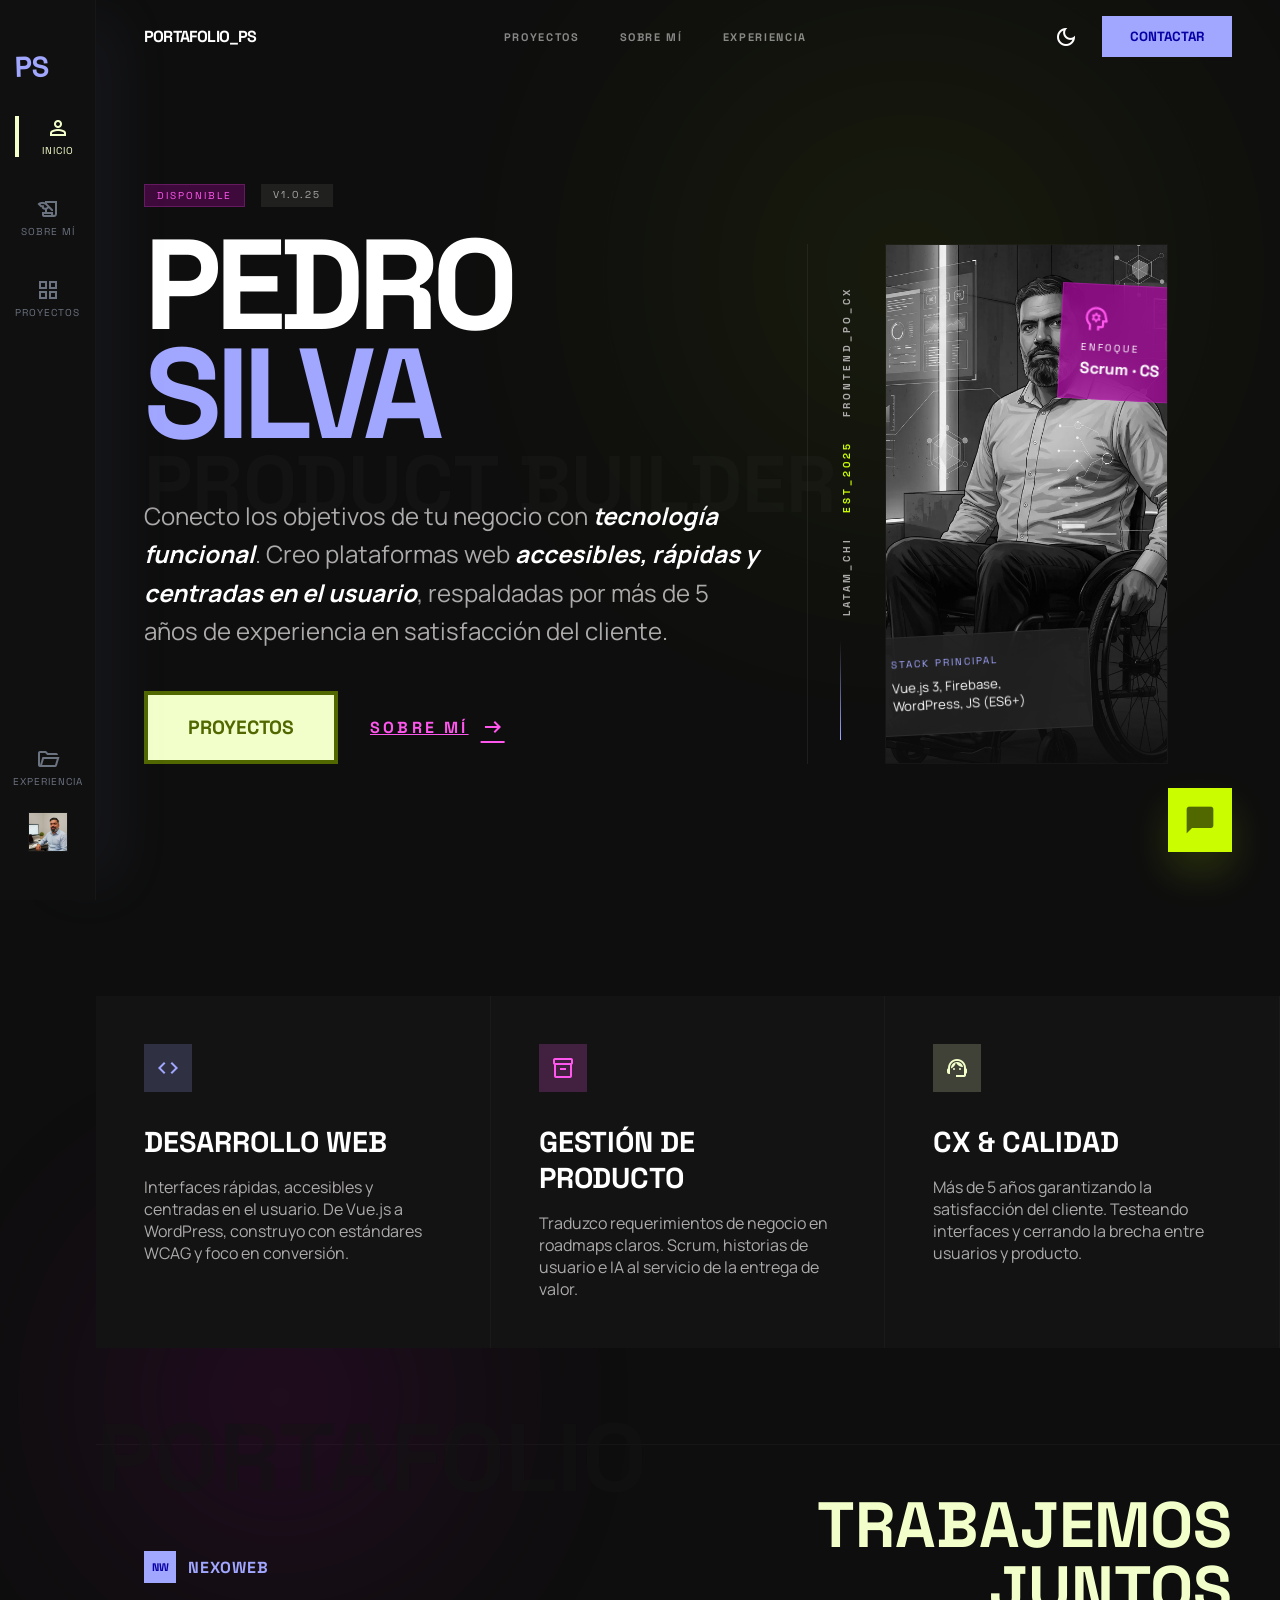
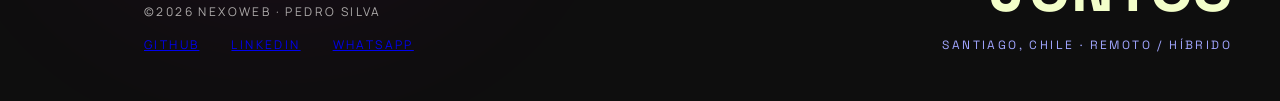
==== index.html @ 525c80bb "primer commit" ====
<!DOCTYPE html>
<html lang="es" class="dark">
<head>
    <meta charset="UTF-8">
    <meta name="viewport" content="width=device-width, initial-scale=1.0">
    <title>Pedro Silva Rojas | Portafolio Web</title>
    <link rel="stylesheet" href="styles/base.css">
    <style>
        /* Fondo del topbar al hacer scroll */
        .topbar.scrolled {
            background: rgba(14, 14, 14, 0.85);
            backdrop-filter: blur(16px);
            border-bottom: 1px solid var(--color-outline-variant);
            transition: background 0.3s ease, border-color 0.3s ease;
        }
    </style>
</head>
<body>
    <!-- Side Navigation Bar -->
    <nav class="sidenav">
        <div>
            <div class="sidenav-logo">PS</div>
            <div class="sidenav-links">
                <a href="index.html" class="sidenav-link active">
                    <span class="material-symbols-outlined">person</span>
                    <small>Inicio</small>
                </a>
                <a href="about.html" class="sidenav-link">
                    <span class="material-symbols-outlined">history_edu</span>
                    <small>Sobre Mí</small>
                </a>
                <a href="proyectos.html" class="sidenav-link">
                    <span class="material-symbols-outlined">grid_view</span>
                    <small>Proyectos</small>
                </a>
            </div>
        </div>
        <div style="display: flex; flex-direction: column; align-items: center; gap: 24px;">
            <a href="experience.html" class="sidenav-link">
                <span class="material-symbols-outlined">folder_open</span>
                <small>Experiencia</small>
            </a>
            <div style="width: 40px; height: 40px; border: 1px solid var(--color-outline-variant); overflow: hidden;">
                <img src="img/pedro1.png" alt="Profile" style="width: 100%; height: 100%; object-fit: cover;">
            </div>
        </div>
    </nav>

    <!-- Top App Bar -->
    <header class="topbar" id="topbar">
        <div class="topbar-title">PORTAFOLIO_PS</div>
        <nav style="display: flex; gap: 40px; align-items: center;">
            <a href="proyectos.html" style="font-family: var(--font-headline); font-weight: 700; font-size: 11px; text-transform: uppercase; letter-spacing: 0.15em; color: rgba(255,255,255,0.5); text-decoration: none; transition: color 0.3s ease;" onmouseover="this.style.color='white'" onmouseout="this.style.color='rgba(255,255,255,0.5)'">Proyectos</a>
            <a href="about.html" style="font-family: var(--font-headline); font-weight: 700; font-size: 11px; text-transform: uppercase; letter-spacing: 0.15em; color: rgba(255,255,255,0.5); text-decoration: none; transition: color 0.3s ease;" onmouseover="this.style.color='white'" onmouseout="this.style.color='rgba(255,255,255,0.5)'">Sobre Mí</a>
            <a href="experience.html" style="font-family: var(--font-headline); font-weight: 700; font-size: 11px; text-transform: uppercase; letter-spacing: 0.15em; color: rgba(255,255,255,0.5); text-decoration: none; transition: color 0.3s ease;" onmouseover="this.style.color='white'" onmouseout="this.style.color='rgba(255,255,255,0.5)'">Experiencia</a>
        </nav>
        <div style="display: flex; align-items: center; gap: 24px;">
            <span class="material-symbols-outlined" style="cursor: pointer;">dark_mode</span>
            <button class="btn-connect" onclick="window.location.href='experience.html#contacto'">Contactar</button>
        </div>
    </header>

    <!-- Main Content Area -->
    <main>
        <!-- Background Decorations -->
        <div style="position: absolute; top: 80px; right: 15%; width: 384px; height: 384px; background: var(--color-tertiary-fixed); border-radius: 50%; filter: blur(140px); opacity: 0.1; z-index: -1;"></div>
        <div style="position: absolute; bottom: 160px; left: 40px; width: 288px; height: 288px; background: var(--color-secondary-container); border-radius: 50%; filter: blur(120px); opacity: 0.2; z-index: -1;"></div>

        <!-- Hero Section -->
        <section class="section-hero">
            <div style="display: grid; grid-template-columns: repeat(12, 1fr); gap: 48px; align-items: end;">
                <!-- Headline Column -->
                <div style="grid-column: span 7;">
                    <div style="margin-bottom: 24px; display: flex; gap: 16px;">
                        <span style="padding: 4px 12px; background: rgba(171, 0, 161, 0.3); border: 1px solid rgba(255, 86, 237, 0.2); font-family: var(--font-headline); font-size: 10px; text-transform: uppercase; letter-spacing: 0.2em; color: var(--color-secondary);">Disponible</span>
                        <span style="padding: 4px 12px; background: var(--color-surface-high); font-family: var(--font-headline); font-size: 10px; text-transform: uppercase; letter-spacing: 0.2em; color: var(--color-on-surface-variant);">v1.0.25</span>
                    </div>
                    <h1 class="hero-headline">
                        PEDRO<br><span>SILVA</span>
                    </h1>
                    <div style="margin-top: 48px; max-width: 720px; position: relative;">
                        <!-- Overlapping Design Element -->
                        <div style="position: absolute; top: -64px; left: 0; font-family: var(--font-headline); font-size: 5rem; font-weight: 900; color: rgba(72, 72, 71, 0.1); user-select: none; text-transform: uppercase; white-space: nowrap; pointer-events: none;">PRODUCT BUILDER</div>

                        <p style="font-size: 1.5rem; line-height: 1.6; color: var(--color-on-surface-variant);">
                            Conecto los objetivos de tu negocio con <span style="color: white; font-weight: 700; font-style: italic;">tecnología funcional</span>. Creo plataformas web <span style="color: white; font-weight: 700; font-style: italic;">accesibles, rápidas y centradas en el usuario</span>, respaldadas por más de 5 años de experiencia en satisfacción del cliente.
                        </p>
                        
                        <div style="margin-top: 40px; display: flex; align-items: center; gap: 32px;">
                            <button class="btn-identity" onclick="window.location.href='proyectos.html'">PROYECTOS</button>
                            <a href="about.html" style="font-family: var(--font-headline); font-weight: 700; letter-spacing: 0.2em; text-transform: uppercase; color: var(--color-secondary); display: flex; align-items: center; gap: 12px;">
                                Sobre Mí
                                <span class="material-symbols-outlined">arrow_right_alt</span>
                            </a>
                        </div>
                    </div>
                </div>

                <!-- Portrait Column con Bridge Visual -->
                <div style="grid-column: span 5; display: flex; align-items: stretch; justify-content: flex-end; gap: 32px;">
                    <!-- Visual Bridge (Filling the gap) -->
                    <div style="display: flex; flex-direction: column; justify-content: flex-end; padding-bottom: 24px; border-left: 1px solid rgba(72, 72, 71, 0.3); padding-left: 32px;">
                        <div style="writing-mode: vertical-rl; transform: rotate(180deg); display: flex; gap: 24px; color: var(--color-on-surface-variant); font-family: var(--font-headline); font-size: 10px; font-weight: 700; letter-spacing: 0.3em; text-transform: uppercase;">
                            <span>LATAM_CHI</span>
                            <span style="color: var(--color-tertiary-fixed);">EST_2025</span>
                            <span>FRONTEND_PO_CX</span>
                        </div>
                        <div style="width: 1px; height: 100px; background: linear-gradient(to top, var(--color-primary), transparent); margin-top: 24px;"></div>
                    </div>

                    <!-- Image container -->
                    <div class="image-frame" style="width: 100%; max-width: 400px; height: 520px; overflow: hidden; position: relative; border: 1px solid var(--color-outline-variant); background: var(--color-surface-container); margin-right: 4rem;">
                        <img src="img/yo.webp" alt="Pedro Silva Rojas" style="width: 100%; height: 100%; object-fit: cover; object-position: center; transition: transform 0.5s ease;" onmouseover="this.style.transform='scale(1.05)'" onmouseout="this.style.transform='scale(1)'">
                        
                        <!-- Overlay/Mask effect -->
                        <div style="position: absolute; inset: 0; background: linear-gradient(to bottom, transparent 60%, rgba(14,14,14,0.8)); pointer-events: none;"></div>

                        <!-- Floating Info Cards -->
                        <div style="position: absolute; bottom: 30px; left: -15px; padding: 20px; background: rgba(38, 38, 38, 0.7); backdrop-filter: blur(20px); border: 1px solid rgba(72, 72, 71, 0.3); width: 220px; rotate: -3deg; z-index: 20;">
                            <p style="font-family: var(--font-headline); font-size: 10px; text-transform: uppercase; letter-spacing: 0.2em; color: var(--color-primary); margin-bottom: 8px;">Stack Principal</p>
                            <p style="font-size: 13px; color: var(--color-on-surface); line-height: 1.4;">Vue.js 3, Firebase, WordPress, JS (ES6+)</p>
                        </div>
                        <div style="position: absolute; top: 40px; right: -15px; padding: 20px; background: rgba(171, 0, 161, 0.7); backdrop-filter: blur(20px); border: 1px solid rgba(255, 86, 237, 0.2); transform: rotate(3deg); z-index: 20;">
                            <span class="material-symbols-outlined" style="color: var(--color-secondary); font-size: 28px; margin-bottom: 8px;">psychology</span>
                            <p style="font-family: var(--font-headline); font-size: 10px; text-transform: uppercase; letter-spacing: 0.2em; color: white; margin-bottom: 4px;">Enfoque</p>
                            <p style="font-family: var(--font-headline); font-weight: 700; font-size: 1rem; color: white;">Scrum · CS</p>
                        </div>
                    </div>
                </div>
            </div>
        </section>

        <!-- Propuesta de Valor -->
        <section class="bento-grid">
            <div class="bento-item">
                <div style="width: 48px; height: 48px; background: rgba(161, 166, 255, 0.2); display: flex; align-items: center; justify-content: center; margin-bottom: 32px;">
                    <span class="material-symbols-outlined" style="color: var(--color-primary);">code</span>
                </div>
                <h3>Desarrollo Web</h3>
                <p style="color: var(--color-on-surface-variant);">Interfaces rápidas, accesibles y centradas en el usuario. De Vue.js a WordPress, construyo con estándares WCAG y foco en conversión.</p>
            </div>
            <div class="bento-item bento-secondary">
                <div style="width: 48px; height: 48px; background: rgba(255, 86, 237, 0.2); display: flex; align-items: center; justify-content: center; margin-bottom: 32px;">
                    <span class="material-symbols-outlined" style="color: var(--color-secondary);">inventory_2</span>
                </div>
                <h3>Gestión de Producto</h3>
                <p style="color: var(--color-on-surface-variant);">Traduzco requerimientos de negocio en roadmaps claros. Scrum, historias de usuario e IA al servicio de la entrega de valor.</p>
            </div>
            <div class="bento-item bento-tertiary">
                <div style="width: 48px; height: 48px; background: rgba(243, 255, 202, 0.2); display: flex; align-items: center; justify-content: center; margin-bottom: 32px;">
                    <span class="material-symbols-outlined" style="color: var(--color-tertiary);">support_agent</span>
                </div>
                <h3>CX & Calidad</h3>
                <p style="color: var(--color-on-surface-variant);">Más de 5 años garantizando la satisfacción del cliente. Testeando interfaces y cerrando la brecha entre usuarios y producto.</p>
            </div>
        </section>

        <!-- Footer Area -->
        <footer>
            <div class="footer-bg-text">PORTAFOLIO</div>
            <div style="position: relative; z-index: 10;">
                <div style="display: flex; align-items: center; gap: 12px; margin-bottom: 20px;">
                    <span style="background: var(--color-primary); color: #0600a5; width: 32px; height: 32px; display: inline-flex; align-items: center; justify-content: center; font-family: var(--font-headline); font-size: 11px; font-weight: 900; flex-shrink: 0;">NW</span>
                    <span style="font-family: var(--font-headline); font-size: 1rem; font-weight: 900; color: var(--color-primary); text-transform: uppercase; letter-spacing: 0.05em;">NexoWeb</span>
                </div>
                <p style="font-size: 12px; letter-spacing: 0.2em; text-transform: uppercase; color: var(--color-on-surface-variant);">©<span id="copyright-year">2025</span> NexoWeb · Pedro Silva</p>
                <div style="margin-top: 16px; display: flex; gap: 32px;">
                    <a href="#" style="font-size: 12px; letter-spacing: 0.2em; text-transform: uppercase;">GitHub</a>
                    <a href="#" style="font-size: 12px; letter-spacing: 0.2em; text-transform: uppercase;">LinkedIn</a>
                    <a href="https://wa.me/56997236064?text=Hola%20Pedro%2C%20estuve%20viendo%20tu%20portafolio%20y%20me%20interesa%20tu%20perfil%20h%C3%ADbrido%20(Tech%2BCX).%20Me%20gustar%C3%ADa%20conversar%20contigo." target="_blank" rel="noopener noreferrer" style="font-size: 12px; letter-spacing: 0.2em; text-transform: uppercase;">WhatsApp</a>
                </div>
            </div>
            <div style="position: relative; z-index: 10; text-align: right;">
                <div style="font-family: var(--font-headline); font-size: 4rem; font-weight: 900; color: var(--color-tertiary); text-transform: uppercase; line-height: 1;">Trabajemos<br>Juntos</div>
                <p style="font-family: var(--font-headline); font-size: 12px; letter-spacing: 0.2em; text-transform: uppercase; color: var(--color-primary); margin-top: 16px;">Santiago, Chile · Remoto / Híbrido</p>
            </div>
        </footer>
    </main>

    <!-- WhatsApp FAB -->
    <div style="position: fixed; bottom: 48px; right: 48px; z-index: 50;">
        <a href="https://wa.me/56997236064?text=Hola%20Pedro%2C%20estuve%20viendo%20tu%20portafolio%20y%20me%20interesa%20tu%20perfil%20h%C3%ADbrido%20(Tech%2BCX).%20Me%20gustar%C3%ADa%20conversar%20contigo." target="_blank" rel="noopener noreferrer" title="Eschíbeme por WhatsApp" style="width: 64px; height: 64px; background: var(--color-tertiary-fixed); color: #516700; display: flex; align-items: center; justify-content: center; cursor: pointer; box-shadow: 0 20px 40px rgba(202,253,0,0.15); text-decoration: none; transition: transform 0.2s ease;" onmouseover="this.style.transform='scale(1.1)'" onmouseout="this.style.transform='scale(1)'">
            <span class="material-symbols-outlined" style="font-size: 32px; font-variation-settings: 'FILL' 1;">chat_bubble</span>
        </a>
    </div>

    <script src="js/main.js"></script>
    <script>
        (function () {
            const topbar = document.getElementById('topbar');
            const heroHeight = 100;

            function updateNav() {
                if (window.scrollY > heroHeight) {
                    topbar.classList.add('scrolled');
                } else {
                    topbar.classList.remove('scrolled');
                }
            }

            window.addEventListener('scroll', updateNav, { passive: true });
            updateNav();
        })();
    </script>
</body>
</html>
---- styles/base.css ----
@import url('https://fonts.googleapis.com/css2?family=Space+Grotesk:wght@300;400;500;600;700;900&family=Manrope:wght@200;300;400;500;600;700;800&display=swap');
@import url('https://fonts.googleapis.com/css2?family=Material+Symbols+Outlined:wght,FILL@100..700,0..1&display=swap');

:root {
  /* Colors - The Disruptive Curator (Stitch Exact Tokens) */
  --color-primary: #a1a6ff;
  --color-primary-container: #9197ff;
  --color-secondary: #ff56ed;
  --color-secondary-container: #ab00a1;
  --color-tertiary: #f3ffca;
  --color-tertiary-fixed: #cafd00;
  --color-background: #0e0e0e;
  --color-surface-low: #131313;
  --color-surface-high: #20201f;
  --color-surface-highest: #262626;
  --color-on-surface: #ffffff;
  --color-on-surface-variant: #adaaaa;
  --color-outline-variant: rgba(72, 72, 71, 0.15);
  
  /* Typography */
  --font-headline: 'Space Grotesk', sans-serif;
  --font-body: 'Manrope', sans-serif;
}

* {
  margin: 0;
  padding: 0;
  box-sizing: border-box;
}

body {
  background-color: var(--color-background);
  color: var(--color-on-surface);
  font-family: var(--font-body);
  overflow-x: hidden;
  -webkit-font-smoothing: antialiased;
}

/* Sidebar Navigation */
.sidenav {
  position: fixed;
  left: 0;
  top: 0;
  height: 100vh;
  width: 96px;
  border-right: 1px solid var(--color-outline-variant);
  background: rgba(19, 19, 19, 0.6);
  backdrop-filter: blur(20px);
  display: flex;
  flex-direction: column;
  align-items: center;
  padding: 48px 0;
  justify-content: space-between;
  z-index: 50;
  box-shadow: 40px 0 60px -15px rgba(161, 166, 255, 0.06);
}

.sidenav-logo {
  font-family: var(--font-headline);
  font-size: 1.8rem;
  font-weight: 900;
  color: var(--color-primary);
  transform: rotate(-2deg);
  margin-bottom: 32px;
  text-transform: uppercase;
}

.sidenav-links {
  display: flex;
  flex-direction: column;
  gap: 40px;
}

.sidenav-link {
  display: flex;
  flex-direction: column;
  align-items: center;
  text-decoration: none;
  color: #6b7280;
  transition: all 0.3s ease;
}

.sidenav-link.active {
  color: var(--color-tertiary);
  border-left: 4px solid var(--color-tertiary);
  padding-left: 16px;
}

.sidenav-link:hover {
  color: var(--color-secondary);
  transform: scale(1.05);
}

.sidenav-link span {
  font-size: 24px;
}

.sidenav-link small {
  font-family: var(--font-headline);
  font-size: 10px;
  text-transform: uppercase;
  letter-spacing: 0.1em;
  margin-top: 4px;
}

/* Header */
.topbar {
  position: fixed;
  top: 0;
  right: 0;
  width: calc(100% - 96px);
  padding: 16px 48px;
  display: flex;
  justify-content: space-between;
  align-items: center;
  z-index: 40;
}

.topbar-title {
  font-family: var(--font-headline);
  font-weight: 900;
  text-transform: uppercase;
  letter-spacing: -0.05em;
  mix-blend-mode: difference;
}

/* Main Content */
main {
  margin-left: 96px;
  min-height: 100vh;
  position: relative;
}

.section-hero {
  min-height: 100vh;
  display: flex;
  flex-direction: column;
  justify-content: center;
  padding: 128px 48px 80px;
}

/* Neo-Brutalist Typography */
.hero-headline {
  font-family: var(--font-headline);
  font-size: 10vw;
  line-height: 0.85;
  font-weight: 900;
  text-transform: uppercase;
  letter-spacing: -0.05em;
}

.hero-headline span {
  color: var(--color-primary);
}

/* Bento Grid */
.bento-grid {
  display: grid;
  grid-template-columns: repeat(3, 1fr);
  background: var(--color-surface-low);
  margin-top: 96px;
}

.bento-item {
  padding: 48px;
  border-right: 1px solid var(--color-outline-variant);
  transition: background 0.3s ease;
}

.bento-item:hover {
  background: var(--color-surface-high);
}

.bento-item h3 {
  font-family: var(--font-headline);
  font-size: 1.8rem;
  font-weight: 900;
  margin-bottom: 16px;
  text-transform: uppercase;
}

.bento-item:hover h3 {
  color: var(--color-primary);
}

.bento-item.bento-secondary:hover h3 {
  color: var(--color-secondary);
}

.bento-item.bento-tertiary:hover h3 {
  color: var(--color-tertiary);
}

/* Custom Image Frame */
.image-frame {
  position: relative;
  width: 100%;
  aspect-ratio: 3/4;
  background: var(--color-surface-high);
  border-left: 8px solid var(--color-primary);
  overflow: hidden;
}

.image-frame img {
  width: 100%;
  height: 100%;
  object-fit: cover;
  filter: grayscale(1);
  transition: all 0.7s ease;
  transform: scale(1.1);
}

.image-frame:hover img {
  filter: grayscale(0);
  transform: scale(1);
}

/* Buttons */
.btn-connect {
  background: var(--color-primary);
  color: #0600a5;
  font-family: var(--font-headline);
  font-weight: 900;
  text-transform: uppercase;
  padding: 12px 28px;
  border: none;
  cursor: crosshair;
  transition: all 0.3s ease;
}

.btn-connect:hover {
  background: var(--color-primary-container);
}

.btn-identity {
  background: var(--color-tertiary);
  color: #516700;
  font-family: var(--font-headline);
  font-weight: 900;
  font-size: 1.2rem;
  padding: 20px 40px;
  border: 4px solid #516700;
  cursor: pointer;
  position: relative;
  overflow: hidden;
  transition: all 0.2s ease;
  text-transform: uppercase;
}

.btn-identity:hover {
  background: var(--color-tertiary-fixed);
  transform: translate(-4px, -4px);
  box-shadow: 8px 8px 0px rgba(161, 166, 255, 0.4);
}

.btn-identity:active {
  transform: translate(0, 0);
  box-shadow: 0px 0px 0px transparent;
}

/* Form Styling */
.disruptive-form {
  display: flex;
  flex-direction: column;
  gap: 24px;
  width: 100%;
  max-width: 600px;
}

.form-group {
  display: flex;
  flex-direction: column;
  gap: 8px;
  position: relative;
}

.form-group label {
  font-family: var(--font-headline);
  font-size: 12px;
  font-weight: 700;
  text-transform: uppercase;
  letter-spacing: 0.2em;
  color: var(--color-primary);
}

.form-group input, 
.form-group textarea {
  background: var(--color-surface-low);
  border: 3px solid var(--color-outline-variant);
  color: white;
  padding: 16px;
  font-family: var(--font-body);
  font-size: 1rem;
  transition: all 0.3s ease;
  outline: none;
}

.form-group input:focus, 
.form-group textarea:focus {
  border-color: var(--color-secondary);
  background: var(--color-surface-high);
  box-shadow: 8px 8px 0px rgba(255, 86, 237, 0.2);
}

.form-group input::placeholder, 
.form-group textarea::placeholder {
  color: rgba(255, 255, 255, 0.2);
}

.form-group textarea {
  min-height: 150px;
  resize: vertical;
}

.field-error {
  color: #ff6e84;
  font-family: var(--font-headline);
  font-size: 10px;
  text-transform: uppercase;
  letter-spacing: 0.1em;
  margin-top: 4px;
  display: none; /* Hidden by default */
}

.form-group.invalid input, 
.form-group.invalid textarea {
  border-color: #ff6e84;
}

.form-group.invalid .field-error {
  display: block;
}

.char-counter {
  position: absolute;
  right: 0;
  top: 0;
  font-family: var(--font-headline);
  font-size: 10px;
  color: var(--color-on-surface-variant);
}

.form-status-msg {
  padding: 20px;
  font-family: var(--font-headline);
  font-weight: 700;
  text-transform: uppercase;
  letter-spacing: 0.1em;
  display: none;
  border: 3px solid transparent;
  margin-bottom: 16px;
}

.form-status-msg.success {
  display: block;
  background: rgba(202, 253, 0, 0.1);
  border-color: var(--color-tertiary-fixed);
  color: var(--color-tertiary-fixed);
}

.form-status-msg.error {
  display: block;
  background: rgba(255, 110, 132, 0.1);
  border-color: #ff6e84;
  color: #ff6e84;
}

.form-status-msg.sending {
  display: block;
  border-color: var(--color-primary);
  color: var(--color-primary);
  animation: pulse-border 1.5s infinite;
}

@keyframes pulse-border {
  0% { opacity: 1; }
  50% { opacity: 0.5; }
  100% { opacity: 1; }
}

/* Footer */
footer {
  position: relative;
  padding: 48px;
  margin-top: 96px;
  border-top: 1px solid var(--color-outline-variant);
  display: flex;
  justify-content: space-between;
  align-items: flex-end;
}

.footer-bg-text {
  position: absolute;
  top: -48px;
  left: 0;
  font-family: var(--font-headline);
  font-size: 6rem;
  font-weight: 900;
  color: #131313;
  opacity: 0.5;
  pointer-events: none;
}
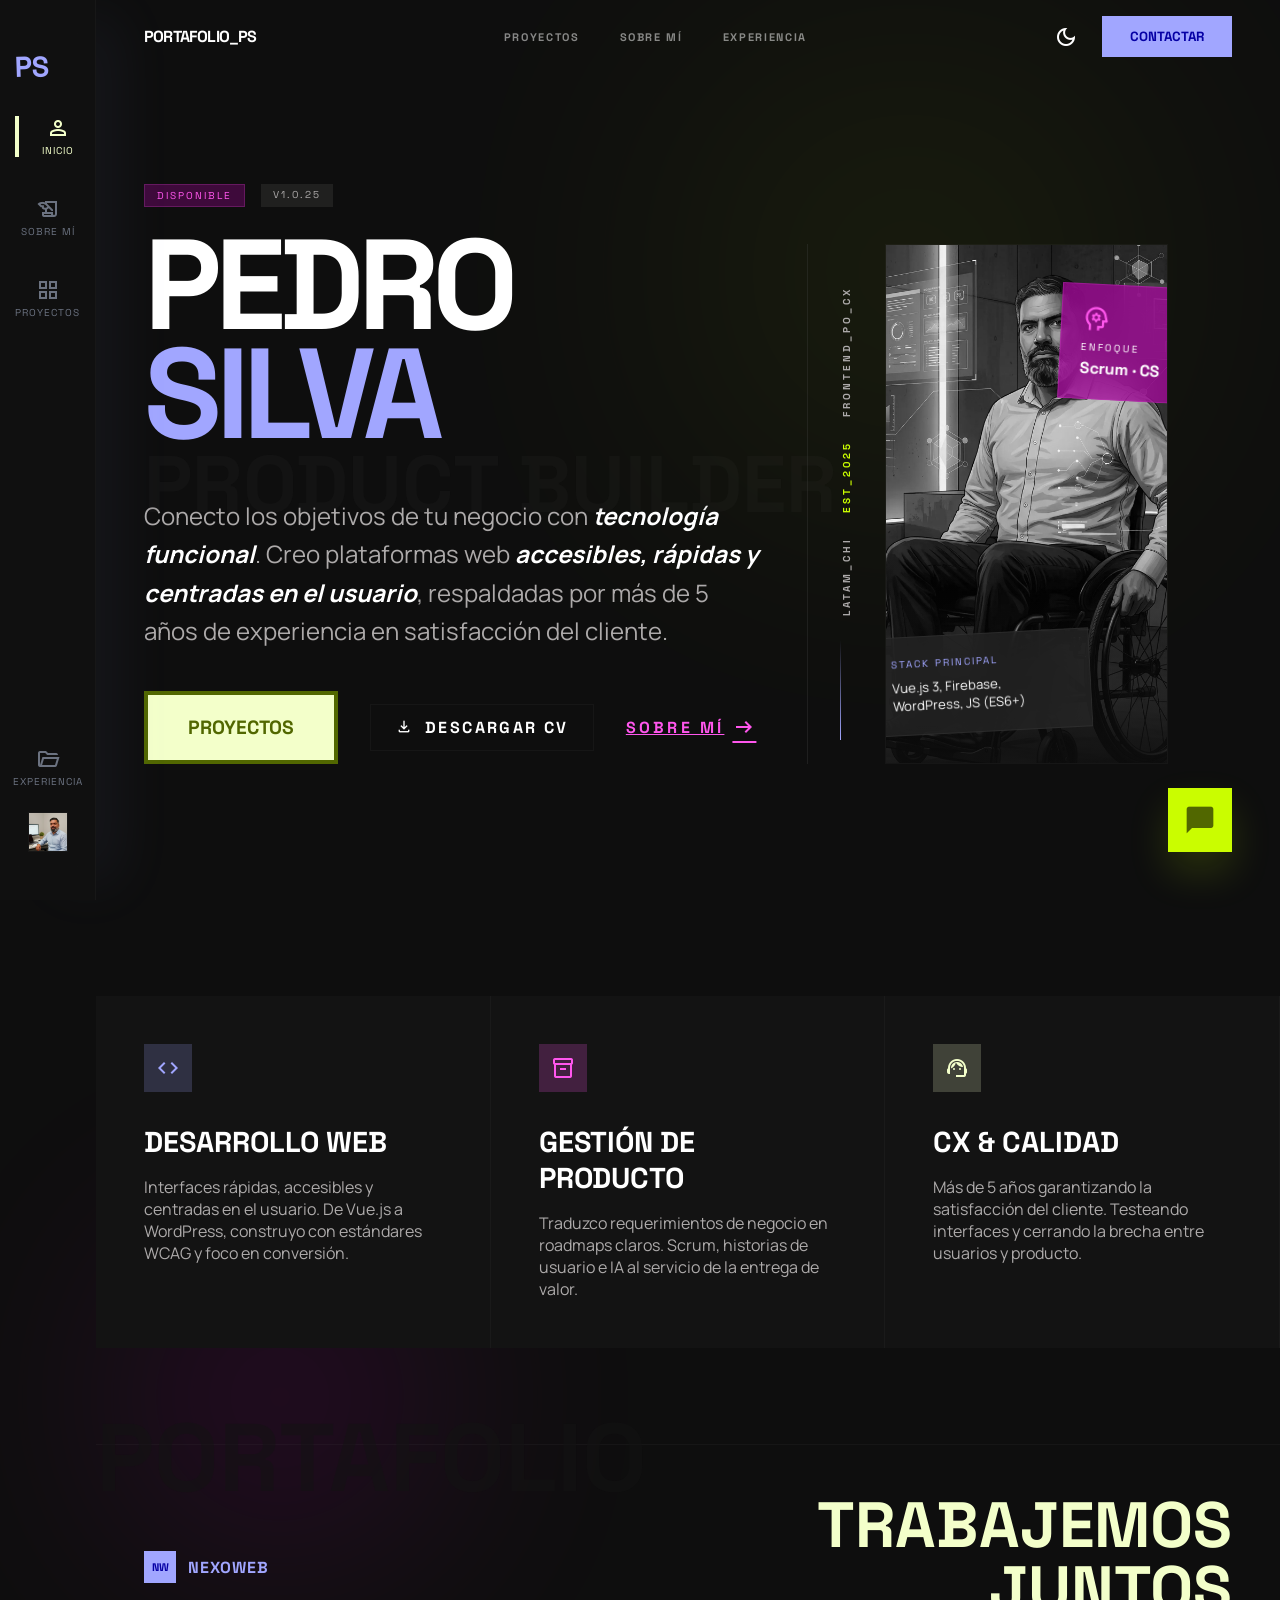
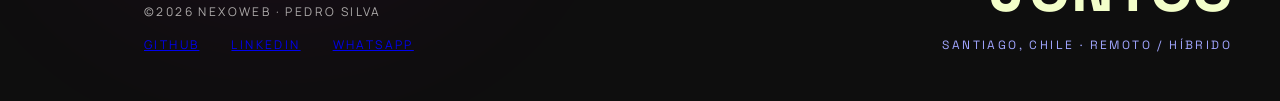
==== commit 3122874b: "favicon y CV" ====
--- a/index.html
+++ b/index.html
@@ -4,6 +4,7 @@
     <meta charset="UTF-8">
     <meta name="viewport" content="width=device-width, initial-scale=1.0">
     <title>Pedro Silva Rojas | Portafolio Web</title>
+    <link rel="icon" type="image/png" href="img/favicon.png">
     <link rel="stylesheet" href="styles/base.css">
     <style>
         /* Fondo del topbar al hacer scroll */
@@ -86,9 +87,13 @@
                             Conecto los objetivos de tu negocio con <span style="color: white; font-weight: 700; font-style: italic;">tecnología funcional</span>. Creo plataformas web <span style="color: white; font-weight: 700; font-style: italic;">accesibles, rápidas y centradas en el usuario</span>, respaldadas por más de 5 años de experiencia en satisfacción del cliente.
                         </p>
                         
-                        <div style="margin-top: 40px; display: flex; align-items: center; gap: 32px;">
+                        <div style="margin-top: 40px; display: flex; align-items: center; gap: 32px; flex-wrap: wrap;">
                             <button class="btn-identity" onclick="window.location.href='proyectos.html'">PROYECTOS</button>
-                            <a href="about.html" style="font-family: var(--font-headline); font-weight: 700; letter-spacing: 0.2em; text-transform: uppercase; color: var(--color-secondary); display: flex; align-items: center; gap: 12px;">
+                            <a href="assets/Pedro_Silva_R-CV.pdf" download style="font-family: var(--font-headline); font-weight: 900; letter-spacing: 0.15em; text-transform: uppercase; color: white; border: 1px solid var(--color-outline-variant); padding: 12px 24px; display: flex; align-items: center; gap: 12px; text-decoration: none; transition: background 0.2s ease, border-color 0.2s ease; cursor: pointer;" onmouseover="this.style.background='rgba(255,255,255,0.05)'; this.style.borderColor='var(--color-primary)'" onmouseout="this.style.background='transparent'; this.style.borderColor='var(--color-outline-variant)'">
+                                <span class="material-symbols-outlined" style="font-size: 18px;">download</span>
+                                Descargar CV
+                            </a>
+                            <a href="about.html" style="font-family: var(--font-headline); font-weight: 700; letter-spacing: 0.2em; text-transform: uppercase; color: var(--color-secondary); display: flex; align-items: center; gap: 8px;">
                                 Sobre Mí
                                 <span class="material-symbols-outlined">arrow_right_alt</span>
                             </a>
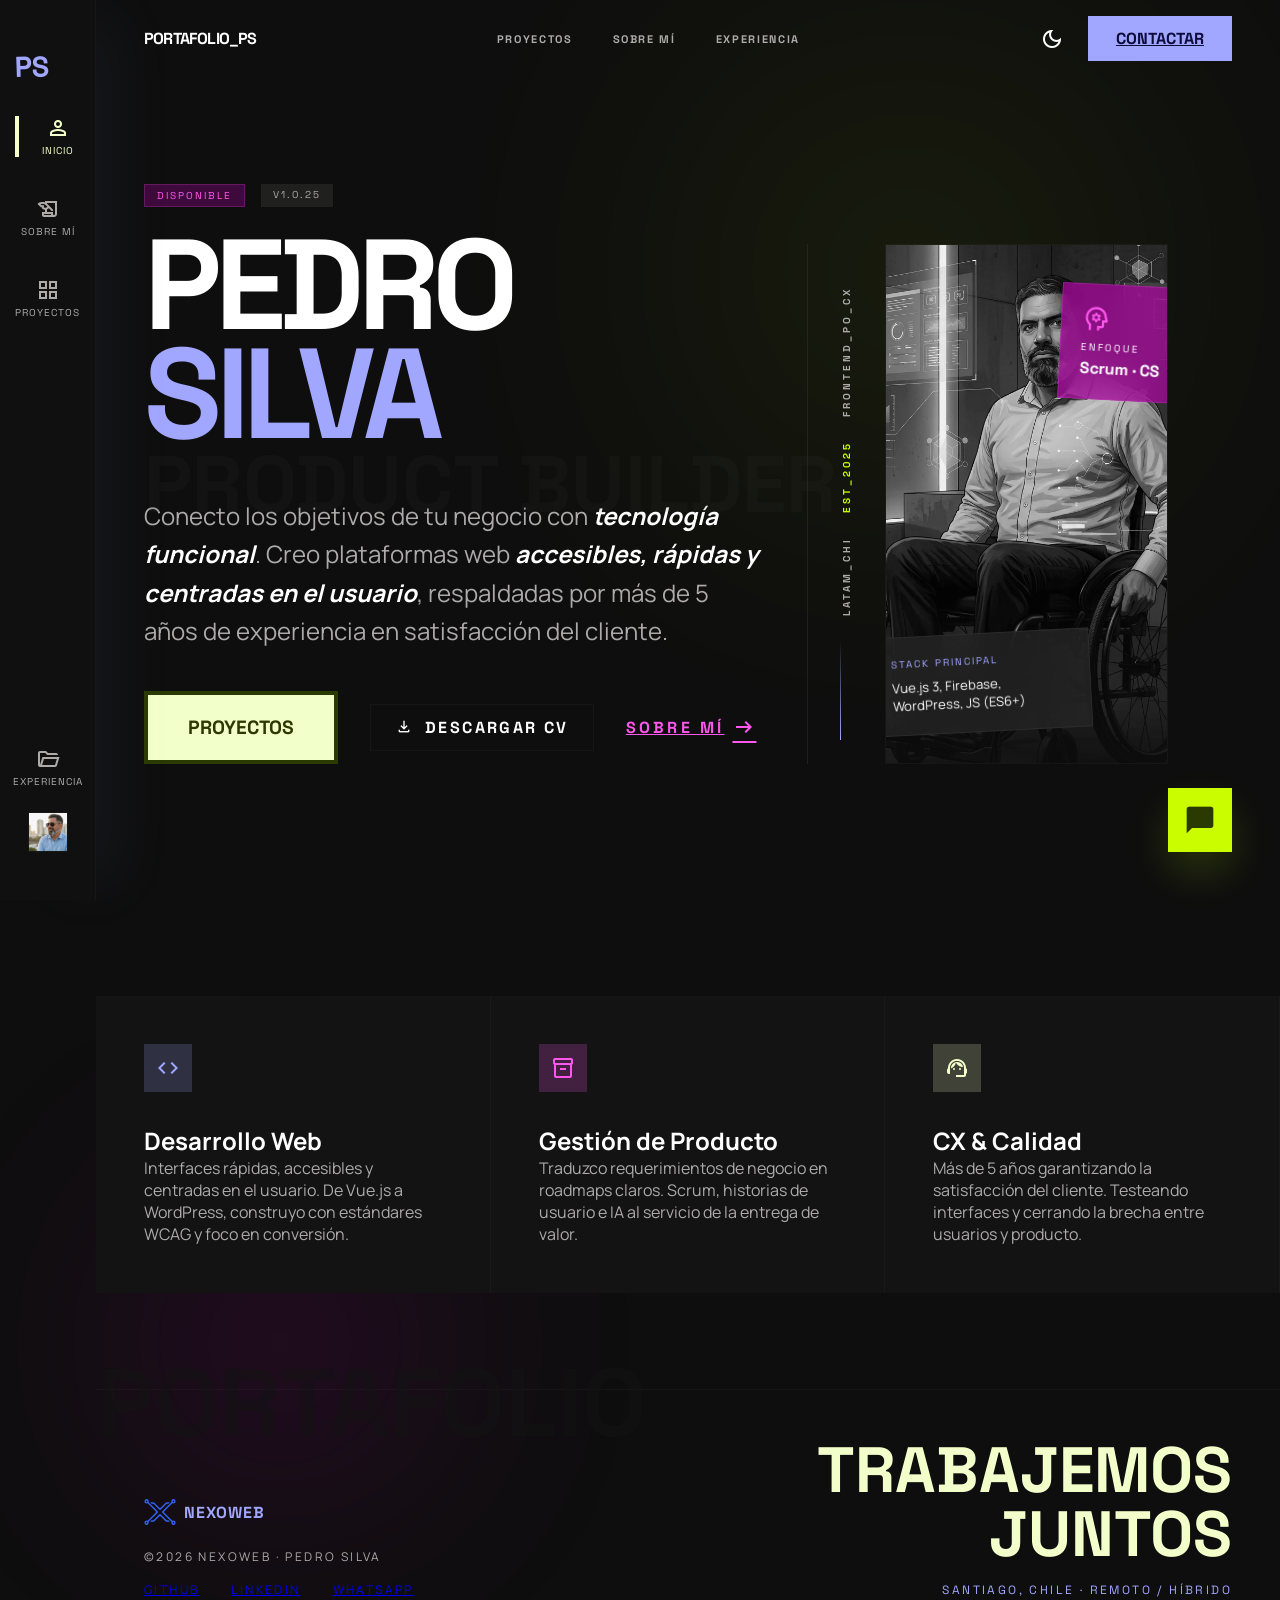
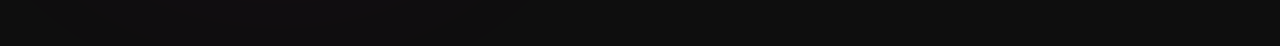
==== commit edcd6693: "r" ====
--- a/index.html
+++ b/index.html
@@ -17,32 +17,34 @@
     </style>
 </head>
 <body>
+    <a href="#main-content" class="skip-link">Saltar al contenido principal</a>
+
     <!-- Side Navigation Bar -->
-    <nav class="sidenav">
+    <nav class="sidenav" aria-label="Navegación lateral">
         <div>
             <div class="sidenav-logo">PS</div>
             <div class="sidenav-links">
-                <a href="index.html" class="sidenav-link active">
-                    <span class="material-symbols-outlined">person</span>
+                <a href="index.html" class="sidenav-link active" aria-current="page">
+                    <span class="material-symbols-outlined" aria-hidden="true">person</span>
                     <small>Inicio</small>
                 </a>
                 <a href="about.html" class="sidenav-link">
-                    <span class="material-symbols-outlined">history_edu</span>
+                    <span class="material-symbols-outlined" aria-hidden="true">history_edu</span>
                     <small>Sobre Mí</small>
                 </a>
                 <a href="proyectos.html" class="sidenav-link">
-                    <span class="material-symbols-outlined">grid_view</span>
+                    <span class="material-symbols-outlined" aria-hidden="true">grid_view</span>
                     <small>Proyectos</small>
                 </a>
             </div>
         </div>
         <div style="display: flex; flex-direction: column; align-items: center; gap: 24px;">
             <a href="experience.html" class="sidenav-link">
-                <span class="material-symbols-outlined">folder_open</span>
+                <span class="material-symbols-outlined" aria-hidden="true">folder_open</span>
                 <small>Experiencia</small>
             </a>
             <div style="width: 40px; height: 40px; border: 1px solid var(--color-outline-variant); overflow: hidden;">
-                <img src="img/pedro1.png" alt="Profile" style="width: 100%; height: 100%; object-fit: cover;">
+                <img src="img/pedro1.webp" alt="Foto de perfil de Pedro Silva" style="width: 100%; height: 100%; object-fit: cover;">
             </div>
         </div>
     </nav>
@@ -50,59 +52,81 @@
     <!-- Top App Bar -->
     <header class="topbar" id="topbar">
         <div class="topbar-title">PORTAFOLIO_PS</div>
-        <nav style="display: flex; gap: 40px; align-items: center;">
-            <a href="proyectos.html" style="font-family: var(--font-headline); font-weight: 700; font-size: 11px; text-transform: uppercase; letter-spacing: 0.15em; color: rgba(255,255,255,0.5); text-decoration: none; transition: color 0.3s ease;" onmouseover="this.style.color='white'" onmouseout="this.style.color='rgba(255,255,255,0.5)'">Proyectos</a>
-            <a href="about.html" style="font-family: var(--font-headline); font-weight: 700; font-size: 11px; text-transform: uppercase; letter-spacing: 0.15em; color: rgba(255,255,255,0.5); text-decoration: none; transition: color 0.3s ease;" onmouseover="this.style.color='white'" onmouseout="this.style.color='rgba(255,255,255,0.5)'">Sobre Mí</a>
-            <a href="experience.html" style="font-family: var(--font-headline); font-weight: 700; font-size: 11px; text-transform: uppercase; letter-spacing: 0.15em; color: rgba(255,255,255,0.5); text-decoration: none; transition: color 0.3s ease;" onmouseover="this.style.color='white'" onmouseout="this.style.color='rgba(255,255,255,0.5)'">Experiencia</a>
+        <nav class="desktop-nav" aria-label="Navegación principal">
+            <a href="proyectos.html" style="font-family: var(--font-headline); font-weight: 700; font-size: 11px; text-transform: uppercase; letter-spacing: 0.15em; color: var(--color-on-surface-variant); text-decoration: none; transition: color 0.3s ease;" onmouseover="this.style.color='white'" onmouseout="this.style.color='var(--color-on-surface-variant)'">Proyectos</a>
+            <a href="about.html" style="font-family: var(--font-headline); font-weight: 700; font-size: 11px; text-transform: uppercase; letter-spacing: 0.15em; color: var(--color-on-surface-variant); text-decoration: none; transition: color 0.3s ease;" onmouseover="this.style.color='white'" onmouseout="this.style.color='var(--color-on-surface-variant)'">Sobre Mí</a>
+            <a href="experience.html" style="font-family: var(--font-headline); font-weight: 700; font-size: 11px; text-transform: uppercase; letter-spacing: 0.15em; color: var(--color-on-surface-variant); text-decoration: none; transition: color 0.3s ease;" onmouseover="this.style.color='white'" onmouseout="this.style.color='var(--color-on-surface-variant)'">Experiencia</a>
         </nav>
-        <div style="display: flex; align-items: center; gap: 24px;">
-            <span class="material-symbols-outlined" style="cursor: pointer;">dark_mode</span>
-            <button class="btn-connect" onclick="window.location.href='experience.html#contacto'">Contactar</button>
+        <div class="topbar-actions">
+            <button class="theme-toggle" aria-label="Cambiar tema de color" style="background: none; border: none; color: inherit; padding: 0; cursor: pointer;">
+                <span class="material-symbols-outlined" style="display: block;">dark_mode</span>
+            </button>
+            <a href="experience.html#contacto" class="btn-connect">Contactar</a>
+            <button class="menu-toggle" id="menu-toggle" aria-label="Abrir menú móvil">
+                <span class="material-symbols-outlined" aria-hidden="true">menu</span>
+            </button>
         </div>
     </header>
 
+    <!-- Mobile Navigation Drawer -->
+    <div class="mobile-nav-overlay" id="mobile-nav-overlay"></div>
+    <nav class="mobile-nav-drawer" id="mobile-nav-drawer" aria-label="Navegación móvil">
+        <div class="mobile-nav-header">
+            <div class="sidenav-logo">PS</div>
+            <button class="menu-close" id="menu-close" aria-label="Cerrar menú móvil">
+                <span class="material-symbols-outlined" aria-hidden="true">close</span>
+            </button>
+        </div>
+        <div class="mobile-nav-links">
+            <a href="index.html" class="mobile-nav-link active" aria-current="page">Inicio</a>
+            <a href="about.html" class="mobile-nav-link">Sobre Mí</a>
+            <a href="proyectos.html" class="mobile-nav-link">Proyectos</a>
+            <a href="experience.html" class="mobile-nav-link">Experiencia</a>
+        </div>
+    </nav>
+
     <!-- Main Content Area -->
-    <main>
+    <main id="main-content">
         <!-- Background Decorations -->
-        <div style="position: absolute; top: 80px; right: 15%; width: 384px; height: 384px; background: var(--color-tertiary-fixed); border-radius: 50%; filter: blur(140px); opacity: 0.1; z-index: -1;"></div>
-        <div style="position: absolute; bottom: 160px; left: 40px; width: 288px; height: 288px; background: var(--color-secondary-container); border-radius: 50%; filter: blur(120px); opacity: 0.2; z-index: -1;"></div>
+        <div aria-hidden="true" style="position: absolute; top: 80px; right: 15%; width: 384px; height: 384px; background: var(--color-tertiary-fixed); border-radius: 50%; filter: blur(140px); opacity: 0.1; z-index: -1;"></div>
+        <div aria-hidden="true" style="position: absolute; bottom: 160px; left: 40px; width: 288px; height: 288px; background: var(--color-secondary-container); border-radius: 50%; filter: blur(120px); opacity: 0.2; z-index: -1;"></div>
 
         <!-- Hero Section -->
-        <section class="section-hero">
-            <div style="display: grid; grid-template-columns: repeat(12, 1fr); gap: 48px; align-items: end;">
+        <section class="section-hero" aria-labelledby="hero-heading">
+            <div class="hero-layout">
                 <!-- Headline Column -->
-                <div style="grid-column: span 7;">
+                <div class="hero-col-text">
                     <div style="margin-bottom: 24px; display: flex; gap: 16px;">
                         <span style="padding: 4px 12px; background: rgba(171, 0, 161, 0.3); border: 1px solid rgba(255, 86, 237, 0.2); font-family: var(--font-headline); font-size: 10px; text-transform: uppercase; letter-spacing: 0.2em; color: var(--color-secondary);">Disponible</span>
                         <span style="padding: 4px 12px; background: var(--color-surface-high); font-family: var(--font-headline); font-size: 10px; text-transform: uppercase; letter-spacing: 0.2em; color: var(--color-on-surface-variant);">v1.0.25</span>
                     </div>
-                    <h1 class="hero-headline">
+                    <h1 class="hero-headline" id="hero-heading">
                         PEDRO<br><span>SILVA</span>
                     </h1>
-                    <div style="margin-top: 48px; max-width: 720px; position: relative;">
+                    <div class="hero-content">
                         <!-- Overlapping Design Element -->
-                        <div style="position: absolute; top: -64px; left: 0; font-family: var(--font-headline); font-size: 5rem; font-weight: 900; color: rgba(72, 72, 71, 0.1); user-select: none; text-transform: uppercase; white-space: nowrap; pointer-events: none;">PRODUCT BUILDER</div>
+                        <div class="hero-bg-text">PRODUCT BUILDER</div>
 
                         <p style="font-size: 1.5rem; line-height: 1.6; color: var(--color-on-surface-variant);">
                             Conecto los objetivos de tu negocio con <span style="color: white; font-weight: 700; font-style: italic;">tecnología funcional</span>. Creo plataformas web <span style="color: white; font-weight: 700; font-style: italic;">accesibles, rápidas y centradas en el usuario</span>, respaldadas por más de 5 años de experiencia en satisfacción del cliente.
                         </p>
                         
-                        <div style="margin-top: 40px; display: flex; align-items: center; gap: 32px; flex-wrap: wrap;">
-                            <button class="btn-identity" onclick="window.location.href='proyectos.html'">PROYECTOS</button>
-                            <a href="assets/Pedro_Silva_R-CV.pdf" download style="font-family: var(--font-headline); font-weight: 900; letter-spacing: 0.15em; text-transform: uppercase; color: white; border: 1px solid var(--color-outline-variant); padding: 12px 24px; display: flex; align-items: center; gap: 12px; text-decoration: none; transition: background 0.2s ease, border-color 0.2s ease; cursor: pointer;" onmouseover="this.style.background='rgba(255,255,255,0.05)'; this.style.borderColor='var(--color-primary)'" onmouseout="this.style.background='transparent'; this.style.borderColor='var(--color-outline-variant)'">
-                                <span class="material-symbols-outlined" style="font-size: 18px;">download</span>
+                        <div class="hero-actions">
+                            <a href="proyectos.html" class="btn-identity">PROYECTOS</a>
+                            <a href="assets/Pedro_Silva_R-CV.pdf" download aria-label="Descargar mi Curriculum Vitae en formato PDF" style="font-family: var(--font-headline); font-weight: 900; letter-spacing: 0.15em; text-transform: uppercase; color: white; border: 1px solid var(--color-outline-variant); padding: 12px 24px; display: flex; align-items: center; gap: 12px; text-decoration: none; transition: background 0.2s ease, border-color 0.2s ease; cursor: pointer;" onmouseover="this.style.background='rgba(255,255,255,0.05)'; this.style.borderColor='var(--color-primary)'" onmouseout="this.style.background='transparent'; this.style.borderColor='var(--color-outline-variant)'">
+                                <span class="material-symbols-outlined" style="font-size: 18px;" aria-hidden="true">download</span>
                                 Descargar CV
                             </a>
                             <a href="about.html" style="font-family: var(--font-headline); font-weight: 700; letter-spacing: 0.2em; text-transform: uppercase; color: var(--color-secondary); display: flex; align-items: center; gap: 8px;">
                                 Sobre Mí
-                                <span class="material-symbols-outlined">arrow_right_alt</span>
+                                <span class="material-symbols-outlined" aria-hidden="true">arrow_right_alt</span>
                             </a>
                         </div>
                     </div>
                 </div>
 
                 <!-- Portrait Column con Bridge Visual -->
-                <div style="grid-column: span 5; display: flex; align-items: stretch; justify-content: flex-end; gap: 32px;">
+                <div class="hero-col-portrait">
                     <!-- Visual Bridge (Filling the gap) -->
                     <div style="display: flex; flex-direction: column; justify-content: flex-end; padding-bottom: 24px; border-left: 1px solid rgba(72, 72, 71, 0.3); padding-left: 32px;">
                         <div style="writing-mode: vertical-rl; transform: rotate(180deg); display: flex; gap: 24px; color: var(--color-on-surface-variant); font-family: var(--font-headline); font-size: 10px; font-weight: 700; letter-spacing: 0.3em; text-transform: uppercase;">
@@ -110,7 +134,7 @@
                             <span style="color: var(--color-tertiary-fixed);">EST_2025</span>
                             <span>FRONTEND_PO_CX</span>
                         </div>
-                        <div style="width: 1px; height: 100px; background: linear-gradient(to top, var(--color-primary), transparent); margin-top: 24px;"></div>
+                        <div class="hero-bridge-line"></div>
                     </div>
 
                     <!-- Image container -->
@@ -126,7 +150,7 @@
                             <p style="font-size: 13px; color: var(--color-on-surface); line-height: 1.4;">Vue.js 3, Firebase, WordPress, JS (ES6+)</p>
                         </div>
                         <div style="position: absolute; top: 40px; right: -15px; padding: 20px; background: rgba(171, 0, 161, 0.7); backdrop-filter: blur(20px); border: 1px solid rgba(255, 86, 237, 0.2); transform: rotate(3deg); z-index: 20;">
-                            <span class="material-symbols-outlined" style="color: var(--color-secondary); font-size: 28px; margin-bottom: 8px;">psychology</span>
+                            <span class="material-symbols-outlined" style="color: var(--color-secondary); font-size: 28px; margin-bottom: 8px;" aria-hidden="true">psychology</span>
                             <p style="font-family: var(--font-headline); font-size: 10px; text-transform: uppercase; letter-spacing: 0.2em; color: white; margin-bottom: 4px;">Enfoque</p>
                             <p style="font-family: var(--font-headline); font-weight: 700; font-size: 1rem; color: white;">Scrum · CS</p>
                         </div>
@@ -136,56 +160,58 @@
         </section>
 
         <!-- Propuesta de Valor -->
-        <section class="bento-grid">
+        <section class="bento-grid" aria-label="Propuesta de valor y servicios">
             <div class="bento-item">
                 <div style="width: 48px; height: 48px; background: rgba(161, 166, 255, 0.2); display: flex; align-items: center; justify-content: center; margin-bottom: 32px;">
-                    <span class="material-symbols-outlined" style="color: var(--color-primary);">code</span>
-                </div>
-                <h3>Desarrollo Web</h3>
+                    <span class="material-symbols-outlined" style="color: var(--color-primary);" aria-hidden="true">code</span>
+                </div>
+                <h2>Desarrollo Web</h2>
                 <p style="color: var(--color-on-surface-variant);">Interfaces rápidas, accesibles y centradas en el usuario. De Vue.js a WordPress, construyo con estándares WCAG y foco en conversión.</p>
             </div>
             <div class="bento-item bento-secondary">
                 <div style="width: 48px; height: 48px; background: rgba(255, 86, 237, 0.2); display: flex; align-items: center; justify-content: center; margin-bottom: 32px;">
-                    <span class="material-symbols-outlined" style="color: var(--color-secondary);">inventory_2</span>
-                </div>
-                <h3>Gestión de Producto</h3>
+                    <span class="material-symbols-outlined" style="color: var(--color-secondary);" aria-hidden="true">inventory_2</span>
+                </div>
+                <h2>Gestión de Producto</h2>
                 <p style="color: var(--color-on-surface-variant);">Traduzco requerimientos de negocio en roadmaps claros. Scrum, historias de usuario e IA al servicio de la entrega de valor.</p>
             </div>
             <div class="bento-item bento-tertiary">
                 <div style="width: 48px; height: 48px; background: rgba(243, 255, 202, 0.2); display: flex; align-items: center; justify-content: center; margin-bottom: 32px;">
-                    <span class="material-symbols-outlined" style="color: var(--color-tertiary);">support_agent</span>
-                </div>
-                <h3>CX & Calidad</h3>
+                    <span class="material-symbols-outlined" style="color: var(--color-tertiary);" aria-hidden="true">support_agent</span>
+                </div>
+                <h2>CX & Calidad</h2>
                 <p style="color: var(--color-on-surface-variant);">Más de 5 años garantizando la satisfacción del cliente. Testeando interfaces y cerrando la brecha entre usuarios y producto.</p>
             </div>
         </section>
 
         <!-- Footer Area -->
         <footer>
-            <div class="footer-bg-text">PORTAFOLIO</div>
+            <div class="footer-bg-text" aria-hidden="true">PORTAFOLIO</div>
             <div style="position: relative; z-index: 10;">
-                <div style="display: flex; align-items: center; gap: 12px; margin-bottom: 20px;">
-                    <span style="background: var(--color-primary); color: #0600a5; width: 32px; height: 32px; display: inline-flex; align-items: center; justify-content: center; font-family: var(--font-headline); font-size: 11px; font-weight: 900; flex-shrink: 0;">NW</span>
+                <div style="display: flex; align-items: center; gap: 8px; margin-bottom: 20px;">
+                    <span style="width: 32px; height: 32px; display: inline-flex; align-items: center; justify-content: center; flex-shrink: 0; overflow: hidden; border-radius: 4px;">
+                        <img src="img/logo_nexo.webp" alt="" aria-hidden="true" style="width: 100%; height: 100%; object-fit: contain;">
+                    </span>
                     <span style="font-family: var(--font-headline); font-size: 1rem; font-weight: 900; color: var(--color-primary); text-transform: uppercase; letter-spacing: 0.05em;">NexoWeb</span>
                 </div>
                 <p style="font-size: 12px; letter-spacing: 0.2em; text-transform: uppercase; color: var(--color-on-surface-variant);">©<span id="copyright-year">2025</span> NexoWeb · Pedro Silva</p>
                 <div style="margin-top: 16px; display: flex; gap: 32px;">
                     <a href="#" style="font-size: 12px; letter-spacing: 0.2em; text-transform: uppercase;">GitHub</a>
                     <a href="#" style="font-size: 12px; letter-spacing: 0.2em; text-transform: uppercase;">LinkedIn</a>
-                    <a href="https://wa.me/56997236064?text=Hola%20Pedro%2C%20estuve%20viendo%20tu%20portafolio%20y%20me%20interesa%20tu%20perfil%20h%C3%ADbrido%20(Tech%2BCX).%20Me%20gustar%C3%ADa%20conversar%20contigo." target="_blank" rel="noopener noreferrer" style="font-size: 12px; letter-spacing: 0.2em; text-transform: uppercase;">WhatsApp</a>
+                    <a href="https://wa.me/56997236064?text=Hola%20Pedro%2C%20estuve%20viendo%20tu%20portafolio%20y%20me%20interesa%20tu%20perfil%20h%C3%ADbrido%20(Tech%2BCX).%20Me%20gustar%C3%ADa%20conversar%20contigo." target="_blank" rel="noopener noreferrer" style="font-size: 12px; letter-spacing: 0.2em; text-transform: uppercase;" aria-label="WhatsApp de Pedro Silva">WhatsApp</a>
                 </div>
             </div>
             <div style="position: relative; z-index: 10; text-align: right;">
-                <div style="font-family: var(--font-headline); font-size: 4rem; font-weight: 900; color: var(--color-tertiary); text-transform: uppercase; line-height: 1;">Trabajemos<br>Juntos</div>
-                <p style="font-family: var(--font-headline); font-size: 12px; letter-spacing: 0.2em; text-transform: uppercase; color: var(--color-primary); margin-top: 16px;">Santiago, Chile · Remoto / Híbrido</p>
+                <div class="footer-title">Trabajemos<br>Juntos</div>
+                <p class="footer-subtitle">Santiago, Chile · Remoto / Híbrido</p>
             </div>
         </footer>
     </main>
 
     <!-- WhatsApp FAB -->
     <div style="position: fixed; bottom: 48px; right: 48px; z-index: 50;">
-        <a href="https://wa.me/56997236064?text=Hola%20Pedro%2C%20estuve%20viendo%20tu%20portafolio%20y%20me%20interesa%20tu%20perfil%20h%C3%ADbrido%20(Tech%2BCX).%20Me%20gustar%C3%ADa%20conversar%20contigo." target="_blank" rel="noopener noreferrer" title="Eschíbeme por WhatsApp" style="width: 64px; height: 64px; background: var(--color-tertiary-fixed); color: #516700; display: flex; align-items: center; justify-content: center; cursor: pointer; box-shadow: 0 20px 40px rgba(202,253,0,0.15); text-decoration: none; transition: transform 0.2s ease;" onmouseover="this.style.transform='scale(1.1)'" onmouseout="this.style.transform='scale(1)'">
-            <span class="material-symbols-outlined" style="font-size: 32px; font-variation-settings: 'FILL' 1;">chat_bubble</span>
+        <a href="https://wa.me/56997236064?text=Hola%20Pedro%2C%20estuve%20viendo%20tu%20portafolio%20y%20me%20interesa%20tu%20perfil%20h%C3%ADbrido%20(Tech%2BCX).%20Me%20gustar%C3%ADa%20conversar%20contigo." target="_blank" rel="noopener noreferrer" title="Escríbeme por WhatsApp" aria-label="Enviar un mensaje por WhatsApp" style="width: 64px; height: 64px; background: var(--color-tertiary-fixed); color: #2b3a00; display: flex; align-items: center; justify-content: center; cursor: pointer; box-shadow: 0 20px 40px rgba(202,253,0,0.15); text-decoration: none; transition: transform 0.2s ease;" onmouseover="this.style.transform='scale(1.1)'" onmouseout="this.style.transform='scale(1)'">
+            <span class="material-symbols-outlined" style="font-size: 32px; font-variation-settings: 'FILL' 1;" aria-hidden="true">chat_bubble</span>
         </a>
     </div>
 
--- a/styles/base.css
+++ b/styles/base.css
@@ -28,12 +28,38 @@
   box-sizing: border-box;
 }
 
+html, body {
+  overflow-x: clip;
+  width: 100%;
+}
+
 body {
   background-color: var(--color-background);
   color: var(--color-on-surface);
   font-family: var(--font-body);
-  overflow-x: hidden;
   -webkit-font-smoothing: antialiased;
+}
+
+/* Accessibility: Focus Indicators */
+:focus-visible {
+  outline: 2px solid var(--color-primary);
+  outline-offset: 4px;
+}
+
+/* Skip to main content link for accessibility */
+.skip-link {
+  position: absolute;
+  top: -100px;
+  left: 0;
+  background: var(--color-primary);
+  color: var(--color-background);
+  padding: 8px 16px;
+  z-index: 1000;
+  transition: top 0.3s;
+}
+
+.skip-link:focus {
+  top: 0;
 }
 
 /* Sidebar Navigation */
@@ -76,7 +102,7 @@
   flex-direction: column;
   align-items: center;
   text-decoration: none;
-  color: #6b7280;
+  color: var(--color-on-surface-variant); /* Improved contrast from #666 */
   transition: all 0.3s ease;
 }
 
@@ -122,6 +148,18 @@
   text-transform: uppercase;
   letter-spacing: -0.05em;
   mix-blend-mode: difference;
+}
+
+.desktop-nav {
+  display: flex;
+  gap: 40px;
+  align-items: center;
+}
+
+.topbar-actions {
+  display: flex;
+  align-items: center;
+  gap: 24px;
 }
 
 /* Main Content */
@@ -218,13 +256,13 @@
 /* Buttons */
 .btn-connect {
   background: var(--color-primary);
-  color: #0600a5;
+  color: #0d0c3d; /* Darker for accessibility contrast */
   font-family: var(--font-headline);
   font-weight: 900;
   text-transform: uppercase;
   padding: 12px 28px;
   border: none;
-  cursor: crosshair;
+  cursor: pointer;
   transition: all 0.3s ease;
 }
 
@@ -234,17 +272,19 @@
 
 .btn-identity {
   background: var(--color-tertiary);
-  color: #516700;
+  color: #2b3a00; /* Darker for accessibility contrast */
   font-family: var(--font-headline);
   font-weight: 900;
   font-size: 1.2rem;
   padding: 20px 40px;
-  border: 4px solid #516700;
+  border: 4px solid #2b3a00;
   cursor: pointer;
   position: relative;
   overflow: hidden;
   transition: all 0.2s ease;
   text-transform: uppercase;
+  text-decoration: none; /* In case it's an <a> */
+  display: inline-block;
 }
 
 .btn-identity:hover {
@@ -400,3 +440,345 @@
   opacity: 0.5;
   pointer-events: none;
 }
+
+.footer-title {
+  font-family: var(--font-headline);
+  font-size: 4rem;
+  font-weight: 900;
+  color: var(--color-tertiary);
+  text-transform: uppercase;
+  line-height: 1;
+}
+
+.footer-subtitle {
+  font-family: var(--font-headline);
+  font-size: 12px;
+  letter-spacing: 0.2em;
+  text-transform: uppercase;
+  color: var(--color-primary);
+  margin-top: 16px;
+}
+
+/* ========================================================================= */
+/* LAYOUT CLASSES (Extracted from inline styles) */
+/* ========================================================================= */
+
+.hero-layout {
+  display: grid;
+  grid-template-columns: repeat(12, 1fr);
+  gap: 48px;
+  align-items: end;
+}
+
+.hero-col-text {
+  grid-column: span 7;
+}
+
+.hero-content {
+  margin-top: 48px;
+  max-width: 720px;
+  position: relative;
+}
+
+.hero-bg-text {
+  position: absolute;
+  top: -64px;
+  left: 0;
+  font-family: var(--font-headline);
+  font-size: 5rem;
+  font-weight: 900;
+  color: rgba(72, 72, 71, 0.1);
+  user-select: none;
+  text-transform: uppercase;
+  white-space: nowrap;
+  pointer-events: none;
+}
+
+.hero-actions {
+  margin-top: 40px;
+  display: flex;
+  align-items: center;
+  gap: 32px;
+  flex-wrap: wrap;
+}
+
+.hero-col-portrait {
+  grid-column: span 5;
+  display: flex;
+  align-items: stretch;
+  justify-content: flex-end;
+  gap: 32px;
+}
+
+.hero-bridge-line {
+  width: 1px;
+  height: 100px;
+  background: linear-gradient(to top, var(--color-primary), transparent);
+  margin-top: 24px;
+}
+
+/* ========================================================================= */
+/* MOBILE NAVIGATION (DRAWER) */
+/* ========================================================================= */
+
+.menu-toggle, .menu-close {
+  display: none;
+  background: transparent;
+  border: none;
+  color: var(--color-on-surface);
+  cursor: pointer;
+  padding: 8px;
+  border-radius: 50%;
+  transition: background-color 0.3s;
+}
+
+.menu-toggle:hover, .menu-close:hover {
+  background-color: var(--color-surface-high);
+}
+
+.mobile-nav-overlay {
+  position: fixed;
+  top: 0;
+  left: 0;
+  width: 100vw;
+  height: 100vh;
+  background: rgba(0, 0, 0, 0.5);
+  backdrop-filter: blur(4px);
+  z-index: 100;
+  opacity: 0;
+  visibility: hidden;
+  transition: opacity 0.3s ease, visibility 0.3s ease;
+}
+
+.mobile-nav-overlay.active {
+  opacity: 1;
+  visibility: visible;
+}
+
+.mobile-nav-drawer {
+  position: fixed;
+  top: 0;
+  right: -100%;
+  width: 75vw;
+  max-width: 320px;
+  height: 100vh;
+  background: rgba(19, 19, 19, 0.95);
+  backdrop-filter: blur(20px);
+  z-index: 105;
+  border-left: 1px solid var(--color-outline-variant);
+  box-shadow: -20px 0 60px rgba(0, 0, 0, 0.5);
+  display: flex;
+  flex-direction: column;
+  padding: 24px;
+  transition: right 0.4s cubic-bezier(0.16, 1, 0.3, 1);
+}
+
+.mobile-nav-drawer.active {
+  right: 0;
+}
+
+.mobile-nav-header {
+  display: flex;
+  justify-content: space-between;
+  align-items: center;
+  padding-bottom: 24px;
+  border-bottom: 1px solid var(--color-outline-variant);
+  margin-bottom: 32px;
+}
+
+.mobile-nav-header .sidenav-logo {
+  margin-bottom: 0;
+}
+
+.mobile-nav-links {
+  display: flex;
+  flex-direction: column;
+  gap: 24px;
+}
+
+.mobile-nav-link {
+  font-family: var(--font-headline);
+  font-size: 1.2rem;
+  font-weight: 700;
+  color: var(--color-on-surface-variant);
+  text-decoration: none;
+  text-transform: uppercase;
+  letter-spacing: 0.1em;
+  padding: 12px 16px;
+  transition: all 0.2s ease;
+  border-left: 3px solid transparent;
+}
+
+.mobile-nav-link.active {
+  color: var(--color-tertiary);
+  border-left-color: var(--color-tertiary);
+  background: rgba(243, 255, 202, 0.05);
+}
+
+.mobile-nav-link:hover {
+  color: var(--color-secondary);
+  padding-left: 24px;
+}
+
+/* ========================================================================= */
+/* MEDIA QUERIES (RESPONSIVE) */
+/* ========================================================================= */
+
+/* TABLET (max 1024px) */
+@media screen and (max-width: 1024px) {
+  .section-hero {
+    padding: 128px 32px 64px;
+  }
+  
+  .hero-layout {
+    gap: 24px;
+  }
+  
+  .hero-col-text {
+    grid-column: span 6;
+  }
+  
+  .hero-col-portrait {
+    grid-column: span 6;
+  }
+  
+  .bento-grid {
+    grid-template-columns: repeat(2, 1fr);
+  }
+  
+  .bento-item:nth-child(3) {
+    grid-column: span 2;
+    border-top: 1px solid var(--color-outline-variant);
+  }
+}
+
+/* MÓVIL Y TABLET PEQUEÑA (max 768px) */
+@media screen and (max-width: 768px) {
+  /* Ocultar elementos de desktop */
+  .sidenav, .desktop-nav {
+    display: none;
+  }
+  
+  .topbar-actions .btn-connect {
+    display: none;
+  }
+  
+  /* Mostrar toggle de mobile menu */
+  .menu-toggle, .menu-close {
+    display: inline-flex;
+  }
+  
+  /* Ajustar Topbar */
+  .topbar {
+    width: 100%;
+    padding: 16px 24px;
+  }
+  
+  /* Ajustar Main layout */
+  main {
+    margin-left: 0;
+  }
+  
+  /* Hero Section */
+  .section-hero {
+    padding: 110px 24px 64px;
+  }
+  
+  .hero-headline {
+    font-size: 6rem; /* Shrink font size */
+  }
+  
+  .hero-bg-text {
+    font-size: 3rem;
+    top: -40px;
+  }
+  
+  .hero-layout {
+    display: flex;
+    flex-direction: column;
+    align-items: center;
+    gap: 48px;
+  }
+  
+  .hero-col-text {
+    grid-column: span 1;
+  }
+  
+  .hero-col-portrait {
+    grid-column: span 1;
+    justify-content: flex-start;
+  }
+  
+  .hero-actions {
+    gap: 16px;
+    justify-content: center;
+  }
+  
+  .hero-bridge-line {
+    display: none;
+  }
+
+  .btn-identity {
+    width: 100%;
+    text-align: center;
+  }
+  
+  /* Bento Grid */
+  .bento-grid {
+    grid-template-columns: 1fr;
+    margin-top: 48px;
+  }
+  
+  .bento-item, .bento-item:nth-child(3) {
+    grid-column: span 1;
+    border-right: none;
+    border-bottom: 1px solid var(--color-outline-variant);
+  }
+  
+  .bento-item:last-child {
+    border-bottom: none;
+  }
+  
+  /* Footer */
+  footer {
+    flex-direction: column;
+    align-items: flex-start;
+    padding: 48px 24px;
+    gap: 48px;
+  }
+  
+  footer > div {
+    text-align: left !important; /* Force left alignment */
+  }
+  
+  .footer-bg-text {
+    font-size: 3.5rem;
+    top: -28px;
+  }
+
+  .footer-title {
+    font-size: 3rem;
+  }
+
+  .footer-subtitle {
+    font-size: 10px;
+  }
+  
+  /* FAB WhatsApp */
+  div[style*="bottom: 48px; right: 48px;"] {
+    bottom: 24px !important;
+    right: 24px !important;
+  }
+}
+
+/* SMARTPHONES PEQUEÑOS (max 480px) */
+@media screen and (max-width: 480px) {
+  .hero-headline {
+    font-size: 5rem;
+  }
+  
+  .image-frame {
+    margin-right: 0 !important;
+    height: 400px !important;
+  }
+}
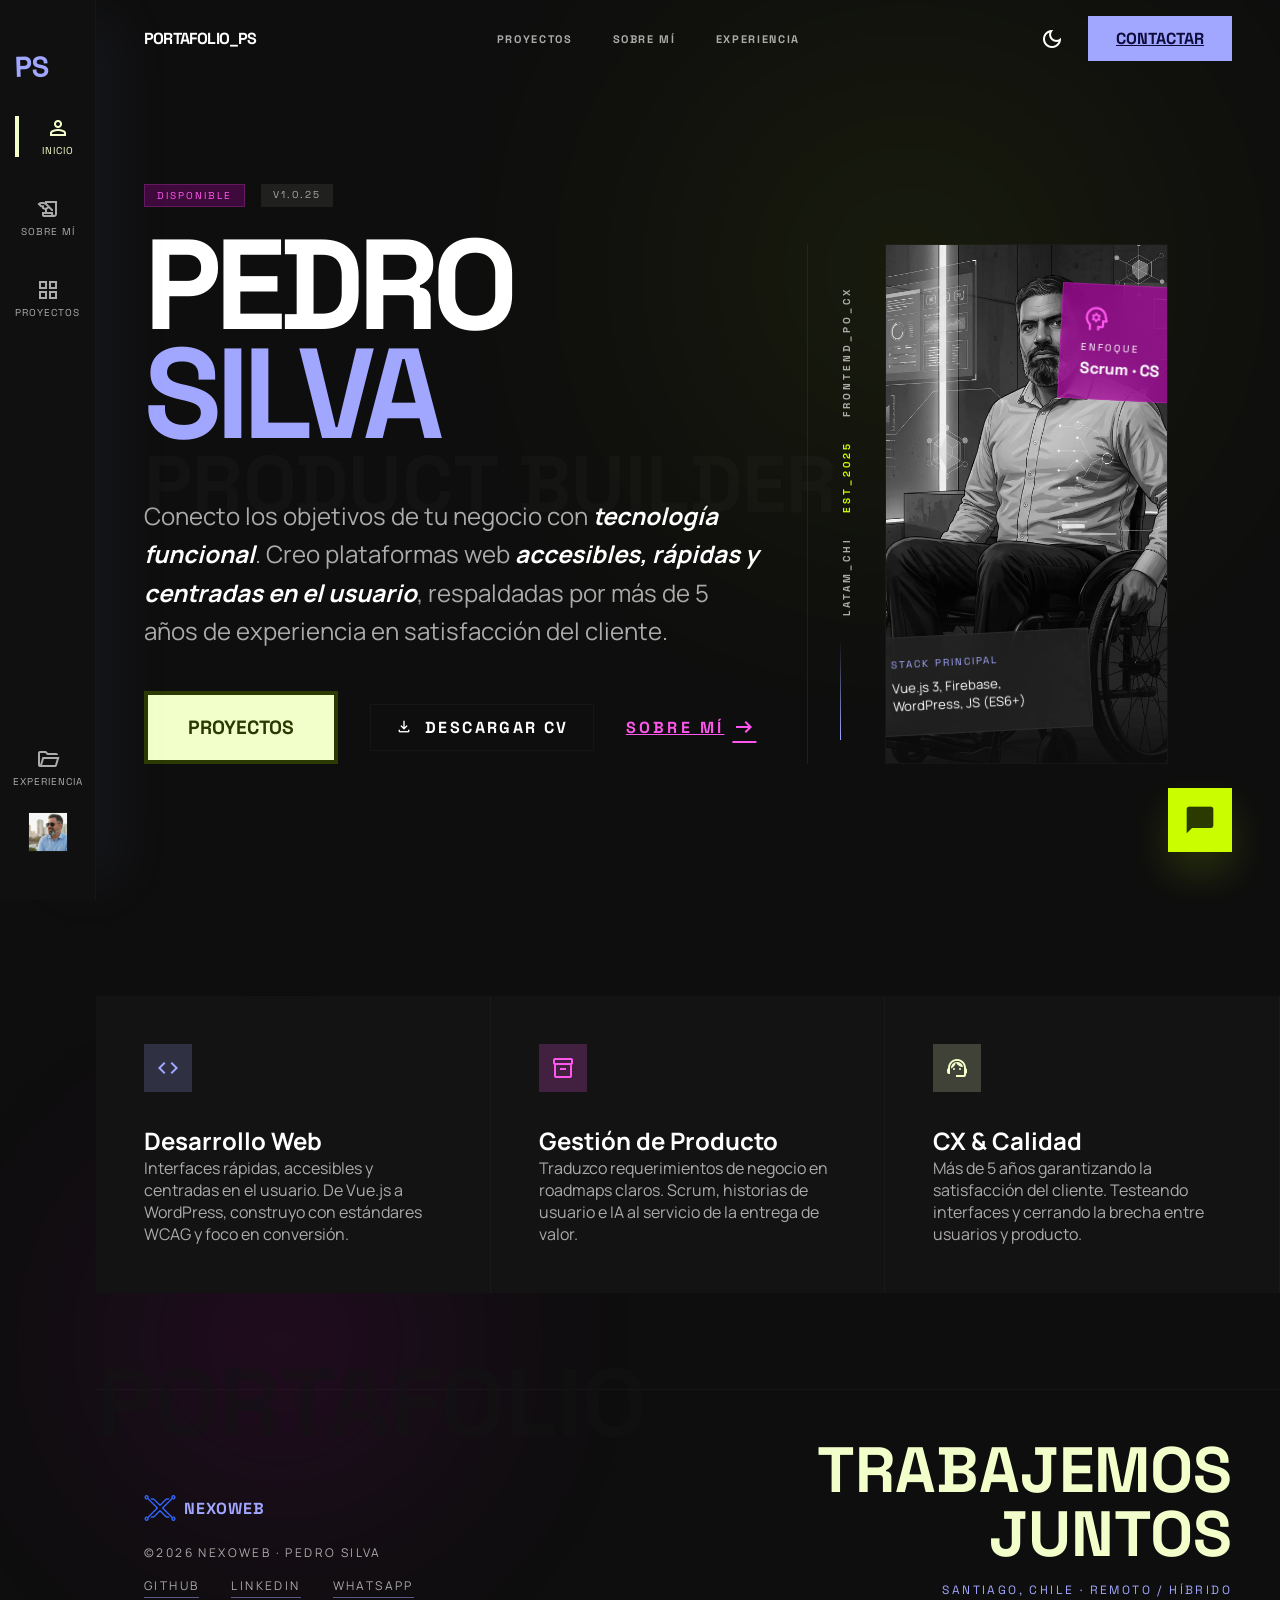
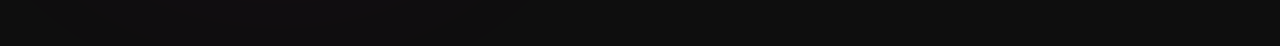
==== commit f9de3069: "paginas de proyectos front y footer" ====
--- a/index.html
+++ b/index.html
@@ -196,9 +196,9 @@
                 </div>
                 <p style="font-size: 12px; letter-spacing: 0.2em; text-transform: uppercase; color: var(--color-on-surface-variant);">©<span id="copyright-year">2025</span> NexoWeb · Pedro Silva</p>
                 <div style="margin-top: 16px; display: flex; gap: 32px;">
-                    <a href="#" style="font-size: 12px; letter-spacing: 0.2em; text-transform: uppercase;">GitHub</a>
-                    <a href="#" style="font-size: 12px; letter-spacing: 0.2em; text-transform: uppercase;">LinkedIn</a>
-                    <a href="https://wa.me/56997236064?text=Hola%20Pedro%2C%20estuve%20viendo%20tu%20portafolio%20y%20me%20interesa%20tu%20perfil%20h%C3%ADbrido%20(Tech%2BCX).%20Me%20gustar%C3%ADa%20conversar%20contigo." target="_blank" rel="noopener noreferrer" style="font-size: 12px; letter-spacing: 0.2em; text-transform: uppercase;" aria-label="WhatsApp de Pedro Silva">WhatsApp</a>
+                    <a href="#" class="footer-link" target="_blank" rel="noopener noreferrer">GitHub</a>
+                    <a href="#" class="footer-link" target="_blank" rel="noopener noreferrer">LinkedIn</a>
+                    <a href="https://wa.me/56997236064?text=Hola%20Pedro%2C%20estuve%20viendo%20tu%20portafolio%20y%20me%20interesa%20tu%20perfil%20h%C3%ADbrido%20(Tech%2BCX).%20Me%20gustar%C3%ADa%20conversar%20contigo." target="_blank" rel="noopener noreferrer" class="footer-link" aria-label="WhatsApp de Pedro Silva">WhatsApp</a>
                 </div>
             </div>
             <div style="position: relative; z-index: 10; text-align: right;">
--- a/styles/base.css
+++ b/styles/base.css
@@ -459,6 +459,42 @@
   margin-top: 16px;
 }
 
+/* Footer Links with High Contrast & Stylized Underline */
+.footer-link {
+  font-size: 12px;
+  letter-spacing: 0.2em;
+  text-transform: uppercase;
+  text-decoration: none;
+  color: var(--color-on-surface-variant);
+  position: relative;
+  padding-bottom: 4px;
+  transition: color 0.3s ease;
+  display: inline-block;
+}
+
+.footer-link::after {
+  content: '';
+  position: absolute;
+  bottom: 0;
+  left: 0;
+  width: 100%;
+  height: 1px;
+  background: var(--color-primary);
+  opacity: 0.5; /* Stylized permanent underline */
+  transition: all 0.3s ease;
+}
+
+.footer-link:hover {
+  color: white;
+}
+
+.footer-link:hover::after {
+  opacity: 1;
+  height: 2px;
+  background: white;
+}
+
+
 /* ========================================================================= */
 /* LAYOUT CLASSES (Extracted from inline styles) */
 /* ========================================================================= */
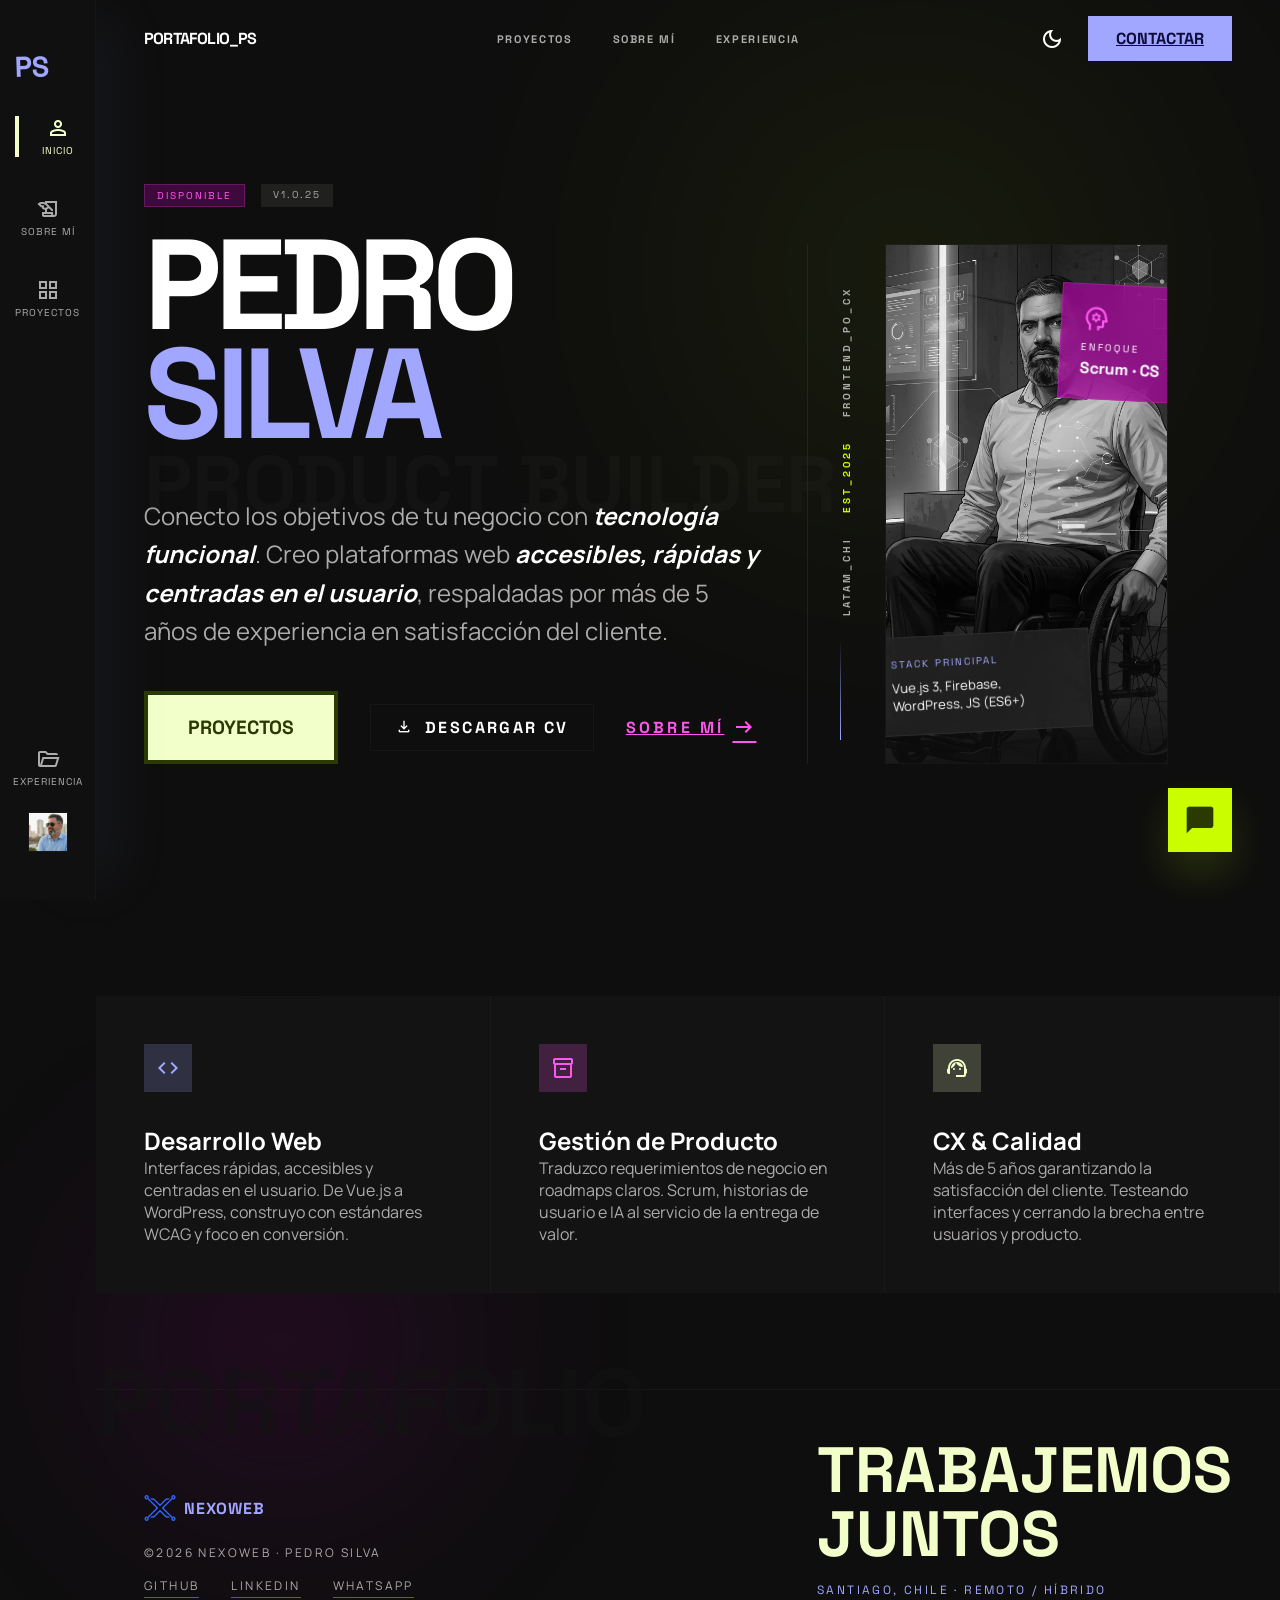
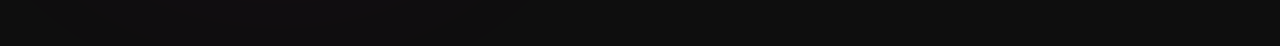
==== commit 3e42a828: "footer" ====
--- a/index.html
+++ b/index.html
@@ -201,7 +201,7 @@
                     <a href="https://wa.me/56997236064?text=Hola%20Pedro%2C%20estuve%20viendo%20tu%20portafolio%20y%20me%20interesa%20tu%20perfil%20h%C3%ADbrido%20(Tech%2BCX).%20Me%20gustar%C3%ADa%20conversar%20contigo." target="_blank" rel="noopener noreferrer" class="footer-link" aria-label="WhatsApp de Pedro Silva">WhatsApp</a>
                 </div>
             </div>
-            <div style="position: relative; z-index: 10; text-align: right;">
+            <div style="position: relative; z-index: 10;">
                 <div class="footer-title">Trabajemos<br>Juntos</div>
                 <p class="footer-subtitle">Santiago, Chile · Remoto / Híbrido</p>
             </div>
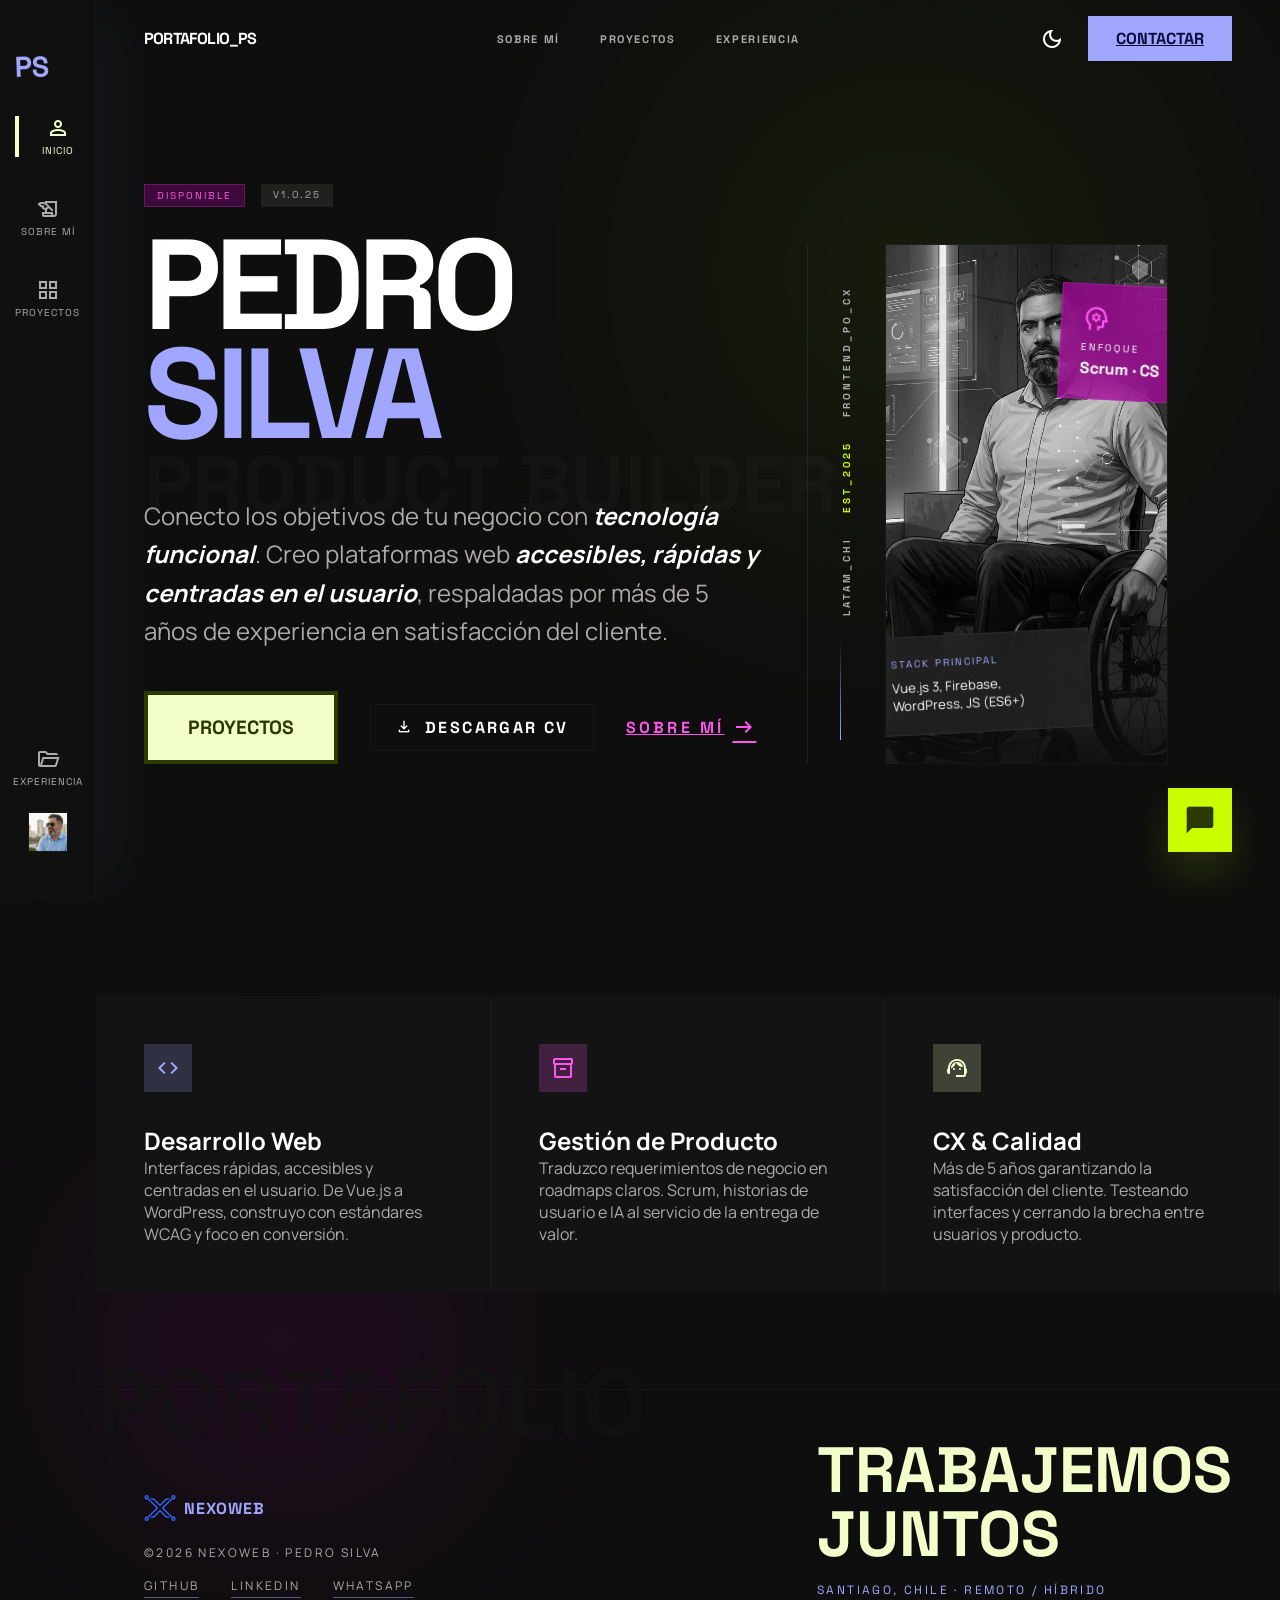
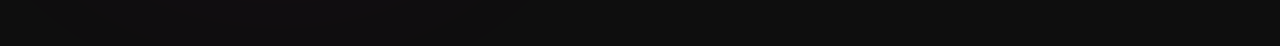
==== commit dee88b49: "orden header" ====
--- a/index.html
+++ b/index.html
@@ -4,7 +4,7 @@
     <meta charset="UTF-8">
     <meta name="viewport" content="width=device-width, initial-scale=1.0">
     <title>Pedro Silva Rojas | Portafolio Web</title>
-    <link rel="icon" type="image/png" href="img/favicon.png">
+    <link rel="icon" type="image/webp" href="img/logo.webp">
     <link rel="stylesheet" href="styles/base.css">
     <style>
         /* Fondo del topbar al hacer scroll */
@@ -53,8 +53,8 @@
     <header class="topbar" id="topbar">
         <div class="topbar-title">PORTAFOLIO_PS</div>
         <nav class="desktop-nav" aria-label="Navegación principal">
-            <a href="proyectos.html" style="font-family: var(--font-headline); font-weight: 700; font-size: 11px; text-transform: uppercase; letter-spacing: 0.15em; color: var(--color-on-surface-variant); text-decoration: none; transition: color 0.3s ease;" onmouseover="this.style.color='white'" onmouseout="this.style.color='var(--color-on-surface-variant)'">Proyectos</a>
             <a href="about.html" style="font-family: var(--font-headline); font-weight: 700; font-size: 11px; text-transform: uppercase; letter-spacing: 0.15em; color: var(--color-on-surface-variant); text-decoration: none; transition: color 0.3s ease;" onmouseover="this.style.color='white'" onmouseout="this.style.color='var(--color-on-surface-variant)'">Sobre Mí</a>
+            <a href="proyectos.html" style="font-family: var(--font-headline); font-weight: 700; font-size: 11px; text-transform: uppercase; letter-spacing: 0.15em; color: var(--color-on-surface-variant); text-decoration: none; transition: color 0.3s ease;" onmouseover="this.style.color='white'" onmouseout="this.style.color='var(--color-on-surface-variant)'">Proyectos</a>            
             <a href="experience.html" style="font-family: var(--font-headline); font-weight: 700; font-size: 11px; text-transform: uppercase; letter-spacing: 0.15em; color: var(--color-on-surface-variant); text-decoration: none; transition: color 0.3s ease;" onmouseover="this.style.color='white'" onmouseout="this.style.color='var(--color-on-surface-variant)'">Experiencia</a>
         </nav>
         <div class="topbar-actions">
